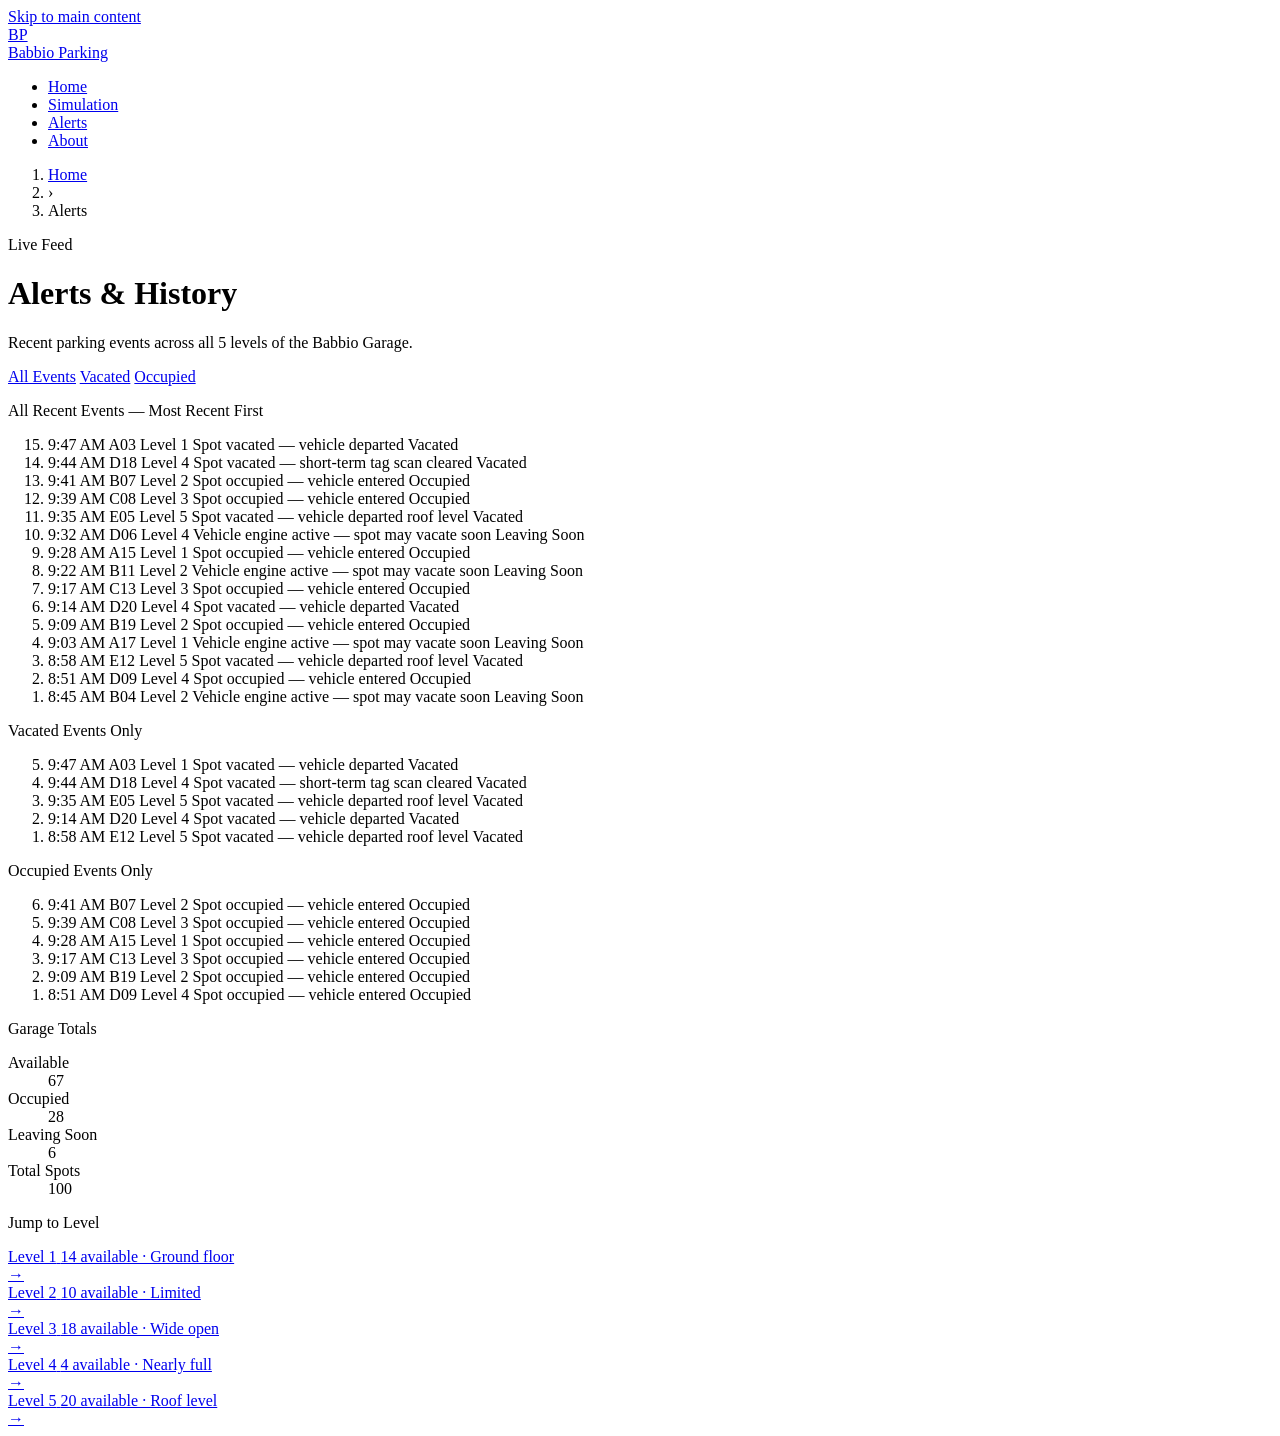
==== alerts.html @ f70b497c "Add files via upload" ====
<!-- Abu Sayiem -->
<!DOCTYPE html>
<html lang="en">
<head>
  <meta charset="UTF-8" />
  <meta name="viewport" content="width=device-width, initial-scale=1.0" />
  <meta name="description" content="Babbio Parking Garage alerts — recent spot activity, newly available spots, and a live event log." />
  <title>Alerts | Babbio Parking Simulator</title>
  <link rel="stylesheet" href="css/styles.css" />
  <link rel="stylesheet" href="css/alerts.css" />
</head>
<body>

  <a href="#main-content" class="skip-link">Skip to main content</a>

  <!-- navigation  -->
  <nav class="navbar" aria-label="Main navigation">
    <div class="navbar__inner">
      <a href="index.html" class="navbar__brand" aria-label="Babbio Parking Simulator Home">
        <div class="navbar__brand-icon" aria-hidden="true">
          <span>BP</span>
        </div>
        <span class="navbar__brand-name">Babbio Parking</span>
      </a>
      <ul class="navbar__links" role="list">
        <li><a href="index.html">Home</a></li>
        <li><a href="simulation.html">Simulation</a></li>
        <li><a href="alerts.html" class="active" aria-current="page">Alerts</a></li>
        <li><a href="about.html">About</a></li>
      </ul>
    </div>
  </nav>

  <!-- page banner  -->
  <header class="page-banner" aria-labelledby="page-title">
    <div class="page-banner__inner">
      <nav aria-label="Breadcrumb">
        <ol class="breadcrumb" role="list">
          <li><a href="index.html">Home</a></li>
          <li aria-hidden="true" class="breadcrumb__sep">›</li>
          <li aria-current="page">Alerts</li>
        </ol>
      </nav>
      <p class="page-banner__label">Live Feed</p>
      <h1 class="page-banner__title" id="page-title">Alerts &amp; History</h1>
      <p class="page-banner__sub">Recent parking events across all 5 levels of the Babbio Garage.</p>
    </div>
  </header>

  <main id="main-content">
    <div class="alerts-layout">

      <!-- main feed column  -->
      <div>

        <!-- filter tab -->
        <nav class="filter-bar" aria-label="Filter alerts">
          <a href="alerts.html" class="filter-tab filter-tab--all">All Events</a>
          <a href="#filter-vacated" class="filter-tab filter-tab--vacated">Vacated</a>
          <a href="#filter-occupied" class="filter-tab filter-tab--occupied">Occupied</a>
        </nav>

        <!--  all events (visible by default)  -->
        <section class="alert-section" aria-label="All recent events">
          <p class="alerts-section-title">All Recent Events — Most Recent First</p>

          <ol class="alert-feed" reversed>

            <li class="alert-entry alert-entry--new">
              <span class="alert-entry_time">9:47 AM</span>
              <span class="alert-entry_spot">A03</span>
              <span class="alert-entry_level">Level 1</span>
              <span class="alert-entry_desc">Spot vacated — vehicle departed</span>
              <span class="alert-entry_badge"><span class="badge badge-green">Vacated</span></span>
            </li>

            <li class="alert-entry">
              <span class="alert-entry_time">9:44 AM</span>
              <span class="alert-entry_spot">D18</span>
              <span class="alert-entry_level">Level 4</span>
              <span class="alert-entry_desc">Spot vacated — short-term tag scan cleared</span>
              <span class="alert-entry_badge"><span class="badge badge-green">Vacated</span></span>
            </li>

            <li class="alert-entry">
              <span class="alert-entry_time">9:41 AM</span>
              <span class="alert-entry_spot">B07</span>
              <span class="alert-entry_level">Level 2</span>
              <span class="alert-entry_desc">Spot occupied — vehicle entered</span>
              <span class="alert-entry_badge"><span class="badge badge-red">Occupied</span></span>
            </li>

            <li class="alert-entry">
              <span class="alert-entry_time">9:39 AM</span>
              <span class="alert-entry_spot">C08</span>
              <span class="alert-entry_level">Level 3</span>
              <span class="alert-entry_desc">Spot occupied — vehicle entered</span>
              <span class="alert-entry_badge"><span class="badge badge-red">Occupied</span></span>
            </li>

            <li class="alert-entry">
              <span class="alert-entry_time">9:35 AM</span>
              <span class="alert-entry_spot">E05</span>
              <span class="alert-entry_level">Level 5</span>
              <span class="alert-entry_desc">Spot vacated — vehicle departed roof level</span>
              <span class="alert-entry_badge"><span class="badge badge-green">Vacated</span></span>
            </li>

            <li class="alert-entry">
              <span class="alert-entry_time">9:32 AM</span>
              <span class="alert-entry_spot">D06</span>
              <span class="alert-entry_level">Level 4</span>
              <span class="alert-entry_desc">Vehicle engine active — spot may vacate soon</span>
              <span class="alert-entry_badge"><span class="badge badge-yellow">Leaving Soon</span></span>
            </li>

            <li class="alert-entry">
              <span class="alert-entry_time">9:28 AM</span>
              <span class="alert-entry_spot">A15</span>
              <span class="alert-entry_level">Level 1</span>
              <span class="alert-entry_desc">Spot occupied — vehicle entered</span>
              <span class="alert-entry_badge"><span class="badge badge-red">Occupied</span></span>
            </li>

            <li class="alert-entry">
              <span class="alert-entry_time">9:22 AM</span>
              <span class="alert-entry_spot">B11</span>
              <span class="alert-entry_level">Level 2</span>
              <span class="alert-entry_desc">Vehicle engine active — spot may vacate soon</span>
              <span class="alert-entry_badge"><span class="badge badge-yellow">Leaving Soon</span></span>
            </li>

            <li class="alert-entry">
              <span class="alert-entry_time">9:17 AM</span>
              <span class="alert-entry_spot">C13</span>
              <span class="alert-entry_level">Level 3</span>
              <span class="alert-entry_desc">Spot occupied — vehicle entered</span>
              <span class="alert-entry_badge"><span class="badge badge-red">Occupied</span></span>
            </li>

            <li class="alert-entry">
              <span class="alert-entry_time">9:14 AM</span>
              <span class="alert-entry_spot">D20</span>
              <span class="alert-entry_level">Level 4</span>
              <span class="alert-entry_desc">Spot vacated — vehicle departed</span>
              <span class="alert-entry_badge"><span class="badge badge-green">Vacated</span></span>
            </li>

            <li class="alert-entry">
              <span class="alert-entry_time">9:09 AM</span>
              <span class="alert-entry_spot">B19</span>
              <span class="alert-entry_level">Level 2</span>
              <span class="alert-entry_desc">Spot occupied — vehicle entered</span>
              <span class="alert-entry_badge"><span class="badge badge-red">Occupied</span></span>
            </li>

            <li class="alert-entry">
              <span class="alert-entry_time">9:03 AM</span>
              <span class="alert-entry_spot">A17</span>
              <span class="alert-entry_level">Level 1</span>
              <span class="alert-entry_desc">Vehicle engine active — spot may vacate soon</span>
              <span class="alert-entry_badge"><span class="badge badge-yellow">Leaving Soon</span></span>
            </li>

            <li class="alert-entry">
              <span class="alert-entry_time">8:58 AM</span>
              <span class="alert-entry_spot">E12</span>
              <span class="alert-entry_level">Level 5</span>
              <span class="alert-entry_desc">Spot vacated — vehicle departed roof level</span>
              <span class="alert-entry_badge"><span class="badge badge-green">Vacated</span></span>
            </li>

            <li class="alert-entry">
              <span class="alert-entry_time">8:51 AM</span>
              <span class="alert-entry_spot">D09</span>
              <span class="alert-entry_level">Level 4</span>
              <span class="alert-entry_desc">Spot occupied — vehicle entered</span>
              <span class="alert-entry_badge"><span class="badge badge-red">Occupied</span></span>
            </li>

            <li class="alert-entry">
              <span class="alert-entry_time">8:45 AM</span>
              <span class="alert-entry_spot">B04</span>
              <span class="alert-entry_level">Level 2</span>
              <span class="alert-entry_desc">Vehicle engine active — spot may vacate soon</span>
              <span class="alert-entry_badge"><span class="badge badge-yellow">Leaving Soon</span></span>
            </li>

          </ol>
        </section>

        <!-- vacated filter 
             CSS :target: this section becomes visible when
             the URL fragment is #filter-vacated
         -->
        <section id="filter-vacated" class="alert-section" aria-label="Vacated events only">
          <p class="alerts-section-title">Vacated Events Only</p>

          <ol class="alert-feed" reversed>

            <li class="alert-entry alert-entry--new">
              <span class="alert-entry_time">9:47 AM</span>
              <span class="alert-entry_spot">A03</span>
              <span class="alert-entry_level">Level 1</span>
              <span class="alert-entry_desc">Spot vacated — vehicle departed</span>
              <span class="alert-entry_badge"><span class="badge badge-green">Vacated</span></span>
            </li>

            <li class="alert-entry">
              <span class="alert-entry_time">9:44 AM</span>
              <span class="alert-entry_spot">D18</span>
              <span class="alert-entry_level">Level 4</span>
              <span class="alert-entry_desc">Spot vacated — short-term tag scan cleared</span>
              <span class="alert-entry_badge"><span class="badge badge-green">Vacated</span></span>
            </li>

            <li class="alert-entry">
              <span class="alert-entry_time">9:35 AM</span>
              <span class="alert-entry_spot">E05</span>
              <span class="alert-entry_level">Level 5</span>
              <span class="alert-entry_desc">Spot vacated — vehicle departed roof level</span>
              <span class="alert-entry_badge"><span class="badge badge-green">Vacated</span></span>
            </li>

            <li class="alert-entry">
              <span class="alert-entry_time">9:14 AM</span>
              <span class="alert-entry_spot">D20</span>
              <span class="alert-entry_level">Level 4</span>
              <span class="alert-entry_desc">Spot vacated — vehicle departed</span>
              <span class="alert-entry_badge"><span class="badge badge-green">Vacated</span></span>
            </li>

            <li class="alert-entry">
              <span class="alert-entry_time">8:58 AM</span>
              <span class="alert-entry_spot">E12</span>
              <span class="alert-entry_level">Level 5</span>
              <span class="alert-entry_desc">Spot vacated — vehicle departed roof level</span>
              <span class="alert-entry_badge"><span class="badge badge-green">Vacated</span></span>
            </li>

          </ol>
        </section>

        <!--  occupied filter 
             CSS :target: this section becomes visible when
             the URL fragment is #filter-occupied
        -->
        <section id="filter-occupied" class="alert-section" aria-label="Occupied events only">
          <p class="alerts-section-title">Occupied Events Only</p>

          <ol class="alert-feed" reversed>

            <li class="alert-entry">
              <span class="alert-entry_time">9:41 AM</span>
              <span class="alert-entry_spot">B07</span>
              <span class="alert-entry_level">Level 2</span>
              <span class="alert-entry_desc">Spot occupied — vehicle entered</span>
              <span class="alert-entry_badge"><span class="badge badge-red">Occupied</span></span>
            </li>

            <li class="alert-entry">
              <span class="alert-entry_time">9:39 AM</span>
              <span class="alert-entry_spot">C08</span>
              <span class="alert-entry_level">Level 3</span>
              <span class="alert-entry_desc">Spot occupied — vehicle entered</span>
              <span class="alert-entry_badge"><span class="badge badge-red">Occupied</span></span>
            </li>

            <li class="alert-entry">
              <span class="alert-entry_time">9:28 AM</span>
              <span class="alert-entry_spot">A15</span>
              <span class="alert-entry_level">Level 1</span>
              <span class="alert-entry_desc">Spot occupied — vehicle entered</span>
              <span class="alert-entry_badge"><span class="badge badge-red">Occupied</span></span>
            </li>

            <li class="alert-entry">
              <span class="alert-entry_time">9:17 AM</span>
              <span class="alert-entry_spot">C13</span>
              <span class="alert-entry_level">Level 3</span>
              <span class="alert-entry_desc">Spot occupied — vehicle entered</span>
              <span class="alert-entry_badge"><span class="badge badge-red">Occupied</span></span>
            </li>

            <li class="alert-entry">
              <span class="alert-entry_time">9:09 AM</span>
              <span class="alert-entry_spot">B19</span>
              <span class="alert-entry_level">Level 2</span>
              <span class="alert-entry_desc">Spot occupied — vehicle entered</span>
              <span class="alert-entry_badge"><span class="badge badge-red">Occupied</span></span>
            </li>

            <li class="alert-entry">
              <span class="alert-entry_time">8:51 AM</span>
              <span class="alert-entry_spot">D09</span>
              <span class="alert-entry_level">Level 4</span>
              <span class="alert-entry_desc">Spot occupied — vehicle entered</span>
              <span class="alert-entry_badge"><span class="badge badge-red">Occupied</span></span>
            </li>

          </ol>
        </section>

      </div>

      <!--  sidebar  -->
      <aside class="sidebar" aria-label="Garage at a glance">

        <!-- garage stats -->
        <div class="sidebar__card">
          <div class="sidebar__card-header">
            <p class="sidebar__card-title">Garage Totals</p>
          </div>
          <dl class="stats-list">
            <div class="stats-list__item stats-list__item--available">
              <dt class="stats-list__label">Available</dt>
              <dd class="stats-list__value">67</dd>
            </div>
            <div class="stats-list__item stats-list__item--occupied">
              <dt class="stats-list__label">Occupied</dt>
              <dd class="stats-list__value">28</dd>
            </div>
            <div class="stats-list__item stats-list__item--leaving">
              <dt class="stats-list__label">Leaving Soon</dt>
              <dd class="stats-list__value">6</dd>
            </div>
            <div class="stats-list__item stats-list__item--total">
              <dt class="stats-list__label">Total Spots</dt>
              <dd class="stats-list__value">100</dd>
            </div>
          </dl>
        </div>

        <!-- quick nav to levels -->
        <div class="sidebar__card">
          <div class="sidebar__card-header">
            <p class="sidebar__card-title">Jump to Level</p>
          </div>
          <div class="sidebar__card-body">

            <a href="simulation.html#level-1" class="new-spot-card">
              <div class="new-spot-card__info">
                <span class="new-spot-card__id">Level 1</span>
                <span class="new-spot-card__meta">14 available · Ground floor</span>
              </div>
              <span class="new-spot-card__arrow">→</span>
            </a>

            <a href="simulation.html#level-2" class="new-spot-card">
              <div class="new-spot-card__info">
                <span class="new-spot-card__id">Level 2</span>
                <span class="new-spot-card__meta">10 available · Limited</span>
              </div>
              <span class="new-spot-card__arrow">→</span>
            </a>

            <a href="simulation.html#level-3" class="new-spot-card">
              <div class="new-spot-card__info">
                <span class="new-spot-card__id">Level 3</span>
                <span class="new-spot-card__meta">18 available · Wide open</span>
              </div>
              <span class="new-spot-card__arrow">→</span>
            </a>

            <a href="simulation.html#level-4" class="new-spot-card">
              <div class="new-spot-card__info">
                <span class="new-spot-card__id">Level 4</span>
                <span class="new-spot-card__meta">4 available · Nearly full</span>
              </div>
              <span class="new-spot-card__arrow">→</span>
            </a>

            <a href="simulation.html#level-5" class="new-spot-card">
              <div class="new-spot-card__info">
                <span class="new-spot-card__id">Level 5</span>
                <span class="new-spot-card__meta">20 available · Roof level</span>
              </div>
              <span class="new-spot-card__arrow">→</span>
            </a>

          </div>
        </div>

      </aside>

    </div>
  </main>

</body>
</html>
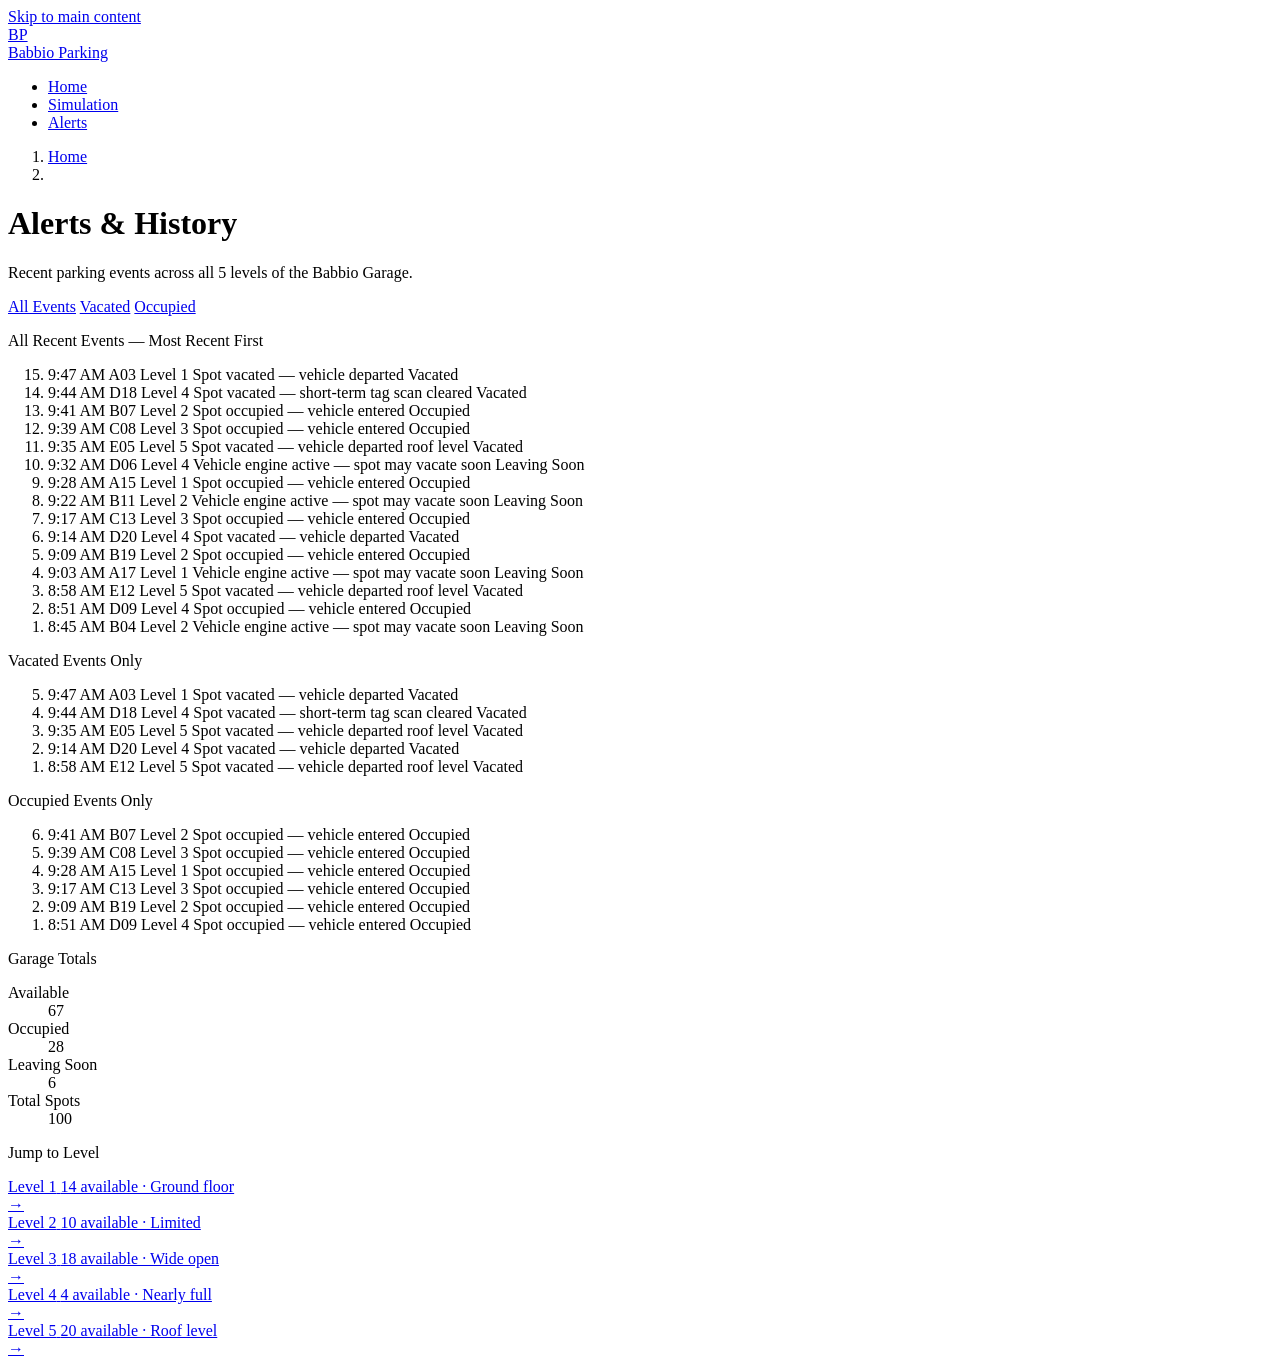
==== commit ee9977d8: "Update alerts.html" ====
--- a/alerts.html
+++ b/alerts.html
@@ -26,7 +26,6 @@
         <li><a href="index.html">Home</a></li>
         <li><a href="simulation.html">Simulation</a></li>
         <li><a href="alerts.html" class="active" aria-current="page">Alerts</a></li>
-        <li><a href="about.html">About</a></li>
       </ul>
     </div>
   </nav>
@@ -37,11 +36,11 @@
       <nav aria-label="Breadcrumb">
         <ol class="breadcrumb" role="list">
           <li><a href="index.html">Home</a></li>
-          <li aria-hidden="true" class="breadcrumb__sep">›</li>
-          <li aria-current="page">Alerts</li>
+          <li aria-hidden="true" class="breadcrumb__sep"></li>
+          
         </ol>
       </nav>
-      <p class="page-banner__label">Live Feed</p>
+     
       <h1 class="page-banner__title" id="page-title">Alerts &amp; History</h1>
       <p class="page-banner__sub">Recent parking events across all 5 levels of the Babbio Garage.</p>
     </div>
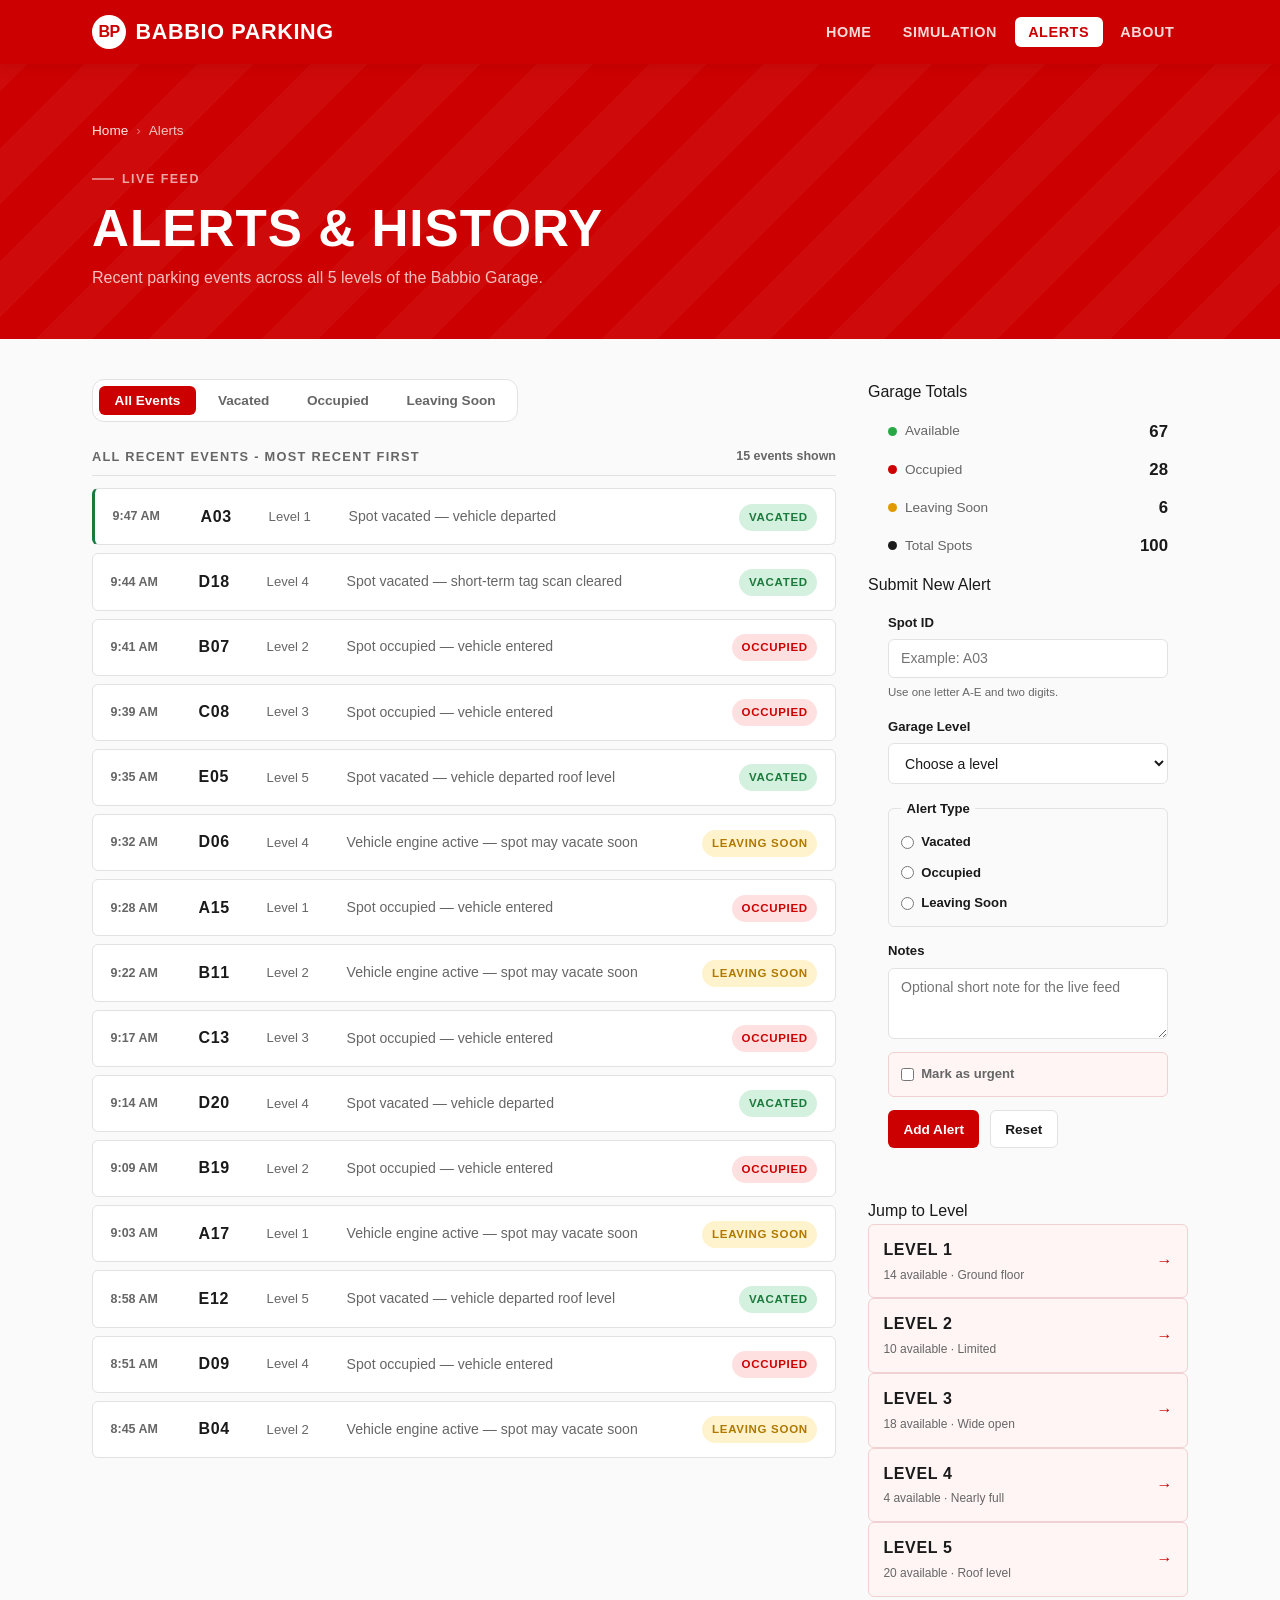
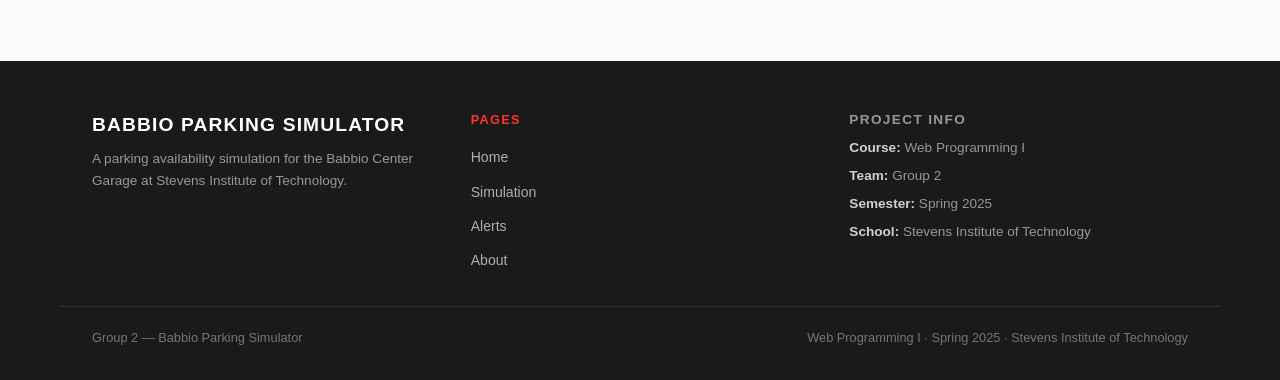
==== commit b1d4d168: "Add files via upload" ====
--- a/alerts.html
+++ b/alerts.html
@@ -1,14 +1,18 @@
 <!-- Abu Sayiem -->
 <!DOCTYPE html>
 <html lang="en">
+
 <head>
   <meta charset="UTF-8" />
   <meta name="viewport" content="width=device-width, initial-scale=1.0" />
-  <meta name="description" content="Babbio Parking Garage alerts — recent spot activity, newly available spots, and a live event log." />
+  <meta name="description"
+    content="Babbio Parking Garage alerts — recent spot activity, newly available spots, and a live event log." />
   <title>Alerts | Babbio Parking Simulator</title>
   <link rel="stylesheet" href="css/styles.css" />
   <link rel="stylesheet" href="css/alerts.css" />
+  <script src="js/alerts.js" defer></script>
 </head>
+
 <body>
 
   <a href="#main-content" class="skip-link">Skip to main content</a>
@@ -26,6 +30,7 @@
         <li><a href="index.html">Home</a></li>
         <li><a href="simulation.html">Simulation</a></li>
         <li><a href="alerts.html" class="active" aria-current="page">Alerts</a></li>
+        <li><a href="about.html">About</a></li>
       </ul>
     </div>
   </nav>
@@ -36,11 +41,11 @@
       <nav aria-label="Breadcrumb">
         <ol class="breadcrumb" role="list">
           <li><a href="index.html">Home</a></li>
-          <li aria-hidden="true" class="breadcrumb__sep"></li>
-          
+          <li aria-hidden="true" class="breadcrumb__sep">›</li>
+          <li aria-current="page">Alerts</li>
         </ol>
       </nav>
-     
+      <p class="page-banner__label">Live Feed</p>
       <h1 class="page-banner__title" id="page-title">Alerts &amp; History</h1>
       <p class="page-banner__sub">Recent parking events across all 5 levels of the Babbio Garage.</p>
     </div>
@@ -54,18 +59,25 @@
 
         <!-- filter tab -->
         <nav class="filter-bar" aria-label="Filter alerts">
-          <a href="alerts.html" class="filter-tab filter-tab--all">All Events</a>
-          <a href="#filter-vacated" class="filter-tab filter-tab--vacated">Vacated</a>
-          <a href="#filter-occupied" class="filter-tab filter-tab--occupied">Occupied</a>
+          <button type="button" class="filter-tab is-active" data-filter="all" aria-pressed="true">All Events</button>
+          <button type="button" class="filter-tab filter-tab--vacated" data-filter="vacated"
+            aria-pressed="false">Vacated</button>
+          <button type="button" class="filter-tab filter-tab--occupied" data-filter="occupied"
+            aria-pressed="false">Occupied</button>
+          <button type="button" class="filter-tab filter-tab--leaving" data-filter="leaving"
+            aria-pressed="false">Leaving Soon</button>
         </nav>
 
         <!--  all events (visible by default)  -->
         <section class="alert-section" aria-label="All recent events">
-          <p class="alerts-section-title">All Recent Events — Most Recent First</p>
-
-          <ol class="alert-feed" reversed>
-
-            <li class="alert-entry alert-entry--new">
+          <div class="alerts-heading-row">
+            <p class="alerts-section-title" id="feedTitle">All Recent Events - Most Recent First</p>
+            <p class="alert-count" id="visibleCount" aria-live="polite">15 events shown</p>
+          </div>
+
+          <ol class="alert-feed" id="alertFeed" reversed>
+
+            <li class="alert-entry alert-entry--new" data-status="vacated">
               <span class="alert-entry_time">9:47 AM</span>
               <span class="alert-entry_spot">A03</span>
               <span class="alert-entry_level">Level 1</span>
@@ -73,7 +85,7 @@
               <span class="alert-entry_badge"><span class="badge badge-green">Vacated</span></span>
             </li>
 
-            <li class="alert-entry">
+            <li class="alert-entry" data-status="vacated">
               <span class="alert-entry_time">9:44 AM</span>
               <span class="alert-entry_spot">D18</span>
               <span class="alert-entry_level">Level 4</span>
@@ -81,7 +93,7 @@
               <span class="alert-entry_badge"><span class="badge badge-green">Vacated</span></span>
             </li>
 
-            <li class="alert-entry">
+            <li class="alert-entry" data-status="occupied">
               <span class="alert-entry_time">9:41 AM</span>
               <span class="alert-entry_spot">B07</span>
               <span class="alert-entry_level">Level 2</span>
@@ -89,7 +101,7 @@
               <span class="alert-entry_badge"><span class="badge badge-red">Occupied</span></span>
             </li>
 
-            <li class="alert-entry">
+            <li class="alert-entry" data-status="occupied">
               <span class="alert-entry_time">9:39 AM</span>
               <span class="alert-entry_spot">C08</span>
               <span class="alert-entry_level">Level 3</span>
@@ -97,7 +109,7 @@
               <span class="alert-entry_badge"><span class="badge badge-red">Occupied</span></span>
             </li>
 
-            <li class="alert-entry">
+            <li class="alert-entry" data-status="vacated">
               <span class="alert-entry_time">9:35 AM</span>
               <span class="alert-entry_spot">E05</span>
               <span class="alert-entry_level">Level 5</span>
@@ -105,7 +117,7 @@
               <span class="alert-entry_badge"><span class="badge badge-green">Vacated</span></span>
             </li>
 
-            <li class="alert-entry">
+            <li class="alert-entry" data-status="leaving">
               <span class="alert-entry_time">9:32 AM</span>
               <span class="alert-entry_spot">D06</span>
               <span class="alert-entry_level">Level 4</span>
@@ -113,7 +125,7 @@
               <span class="alert-entry_badge"><span class="badge badge-yellow">Leaving Soon</span></span>
             </li>
 
-            <li class="alert-entry">
+            <li class="alert-entry" data-status="occupied">
               <span class="alert-entry_time">9:28 AM</span>
               <span class="alert-entry_spot">A15</span>
               <span class="alert-entry_level">Level 1</span>
@@ -121,7 +133,7 @@
               <span class="alert-entry_badge"><span class="badge badge-red">Occupied</span></span>
             </li>
 
-            <li class="alert-entry">
+            <li class="alert-entry" data-status="leaving">
               <span class="alert-entry_time">9:22 AM</span>
               <span class="alert-entry_spot">B11</span>
               <span class="alert-entry_level">Level 2</span>
@@ -129,7 +141,7 @@
               <span class="alert-entry_badge"><span class="badge badge-yellow">Leaving Soon</span></span>
             </li>
 
-            <li class="alert-entry">
+            <li class="alert-entry" data-status="occupied">
               <span class="alert-entry_time">9:17 AM</span>
               <span class="alert-entry_spot">C13</span>
               <span class="alert-entry_level">Level 3</span>
@@ -137,7 +149,7 @@
               <span class="alert-entry_badge"><span class="badge badge-red">Occupied</span></span>
             </li>
 
-            <li class="alert-entry">
+            <li class="alert-entry" data-status="vacated">
               <span class="alert-entry_time">9:14 AM</span>
               <span class="alert-entry_spot">D20</span>
               <span class="alert-entry_level">Level 4</span>
@@ -145,7 +157,7 @@
               <span class="alert-entry_badge"><span class="badge badge-green">Vacated</span></span>
             </li>
 
-            <li class="alert-entry">
+            <li class="alert-entry" data-status="occupied">
               <span class="alert-entry_time">9:09 AM</span>
               <span class="alert-entry_spot">B19</span>
               <span class="alert-entry_level">Level 2</span>
@@ -153,7 +165,7 @@
               <span class="alert-entry_badge"><span class="badge badge-red">Occupied</span></span>
             </li>
 
-            <li class="alert-entry">
+            <li class="alert-entry" data-status="leaving">
               <span class="alert-entry_time">9:03 AM</span>
               <span class="alert-entry_spot">A17</span>
               <span class="alert-entry_level">Level 1</span>
@@ -161,7 +173,7 @@
               <span class="alert-entry_badge"><span class="badge badge-yellow">Leaving Soon</span></span>
             </li>
 
-            <li class="alert-entry">
+            <li class="alert-entry" data-status="vacated">
               <span class="alert-entry_time">8:58 AM</span>
               <span class="alert-entry_spot">E12</span>
               <span class="alert-entry_level">Level 5</span>
@@ -169,7 +181,7 @@
               <span class="alert-entry_badge"><span class="badge badge-green">Vacated</span></span>
             </li>
 
-            <li class="alert-entry">
+            <li class="alert-entry" data-status="occupied">
               <span class="alert-entry_time">8:51 AM</span>
               <span class="alert-entry_spot">D09</span>
               <span class="alert-entry_level">Level 4</span>
@@ -177,7 +189,7 @@
               <span class="alert-entry_badge"><span class="badge badge-red">Occupied</span></span>
             </li>
 
-            <li class="alert-entry">
+            <li class="alert-entry" data-status="leaving">
               <span class="alert-entry_time">8:45 AM</span>
               <span class="alert-entry_spot">B04</span>
               <span class="alert-entry_level">Level 2</span>
@@ -187,203 +199,182 @@
 
           </ol>
         </section>
-
-        <!-- vacated filter 
-             CSS :target: this section becomes visible when
-             the URL fragment is #filter-vacated
-         -->
-        <section id="filter-vacated" class="alert-section" aria-label="Vacated events only">
-          <p class="alerts-section-title">Vacated Events Only</p>
-
-          <ol class="alert-feed" reversed>
-
-            <li class="alert-entry alert-entry--new">
-              <span class="alert-entry_time">9:47 AM</span>
-              <span class="alert-entry_spot">A03</span>
-              <span class="alert-entry_level">Level 1</span>
-              <span class="alert-entry_desc">Spot vacated — vehicle departed</span>
-              <span class="alert-entry_badge"><span class="badge badge-green">Vacated</span></span>
-            </li>
-
-            <li class="alert-entry">
-              <span class="alert-entry_time">9:44 AM</span>
-              <span class="alert-entry_spot">D18</span>
-              <span class="alert-entry_level">Level 4</span>
-              <span class="alert-entry_desc">Spot vacated — short-term tag scan cleared</span>
-              <span class="alert-entry_badge"><span class="badge badge-green">Vacated</span></span>
-            </li>
-
-            <li class="alert-entry">
-              <span class="alert-entry_time">9:35 AM</span>
-              <span class="alert-entry_spot">E05</span>
-              <span class="alert-entry_level">Level 5</span>
-              <span class="alert-entry_desc">Spot vacated — vehicle departed roof level</span>
-              <span class="alert-entry_badge"><span class="badge badge-green">Vacated</span></span>
-            </li>
-
-            <li class="alert-entry">
-              <span class="alert-entry_time">9:14 AM</span>
-              <span class="alert-entry_spot">D20</span>
-              <span class="alert-entry_level">Level 4</span>
-              <span class="alert-entry_desc">Spot vacated — vehicle departed</span>
-              <span class="alert-entry_badge"><span class="badge badge-green">Vacated</span></span>
-            </li>
-
-            <li class="alert-entry">
-              <span class="alert-entry_time">8:58 AM</span>
-              <span class="alert-entry_spot">E12</span>
-              <span class="alert-entry_level">Level 5</span>
-              <span class="alert-entry_desc">Spot vacated — vehicle departed roof level</span>
-              <span class="alert-entry_badge"><span class="badge badge-green">Vacated</span></span>
-            </li>
-
-          </ol>
-        </section>
-
-        <!--  occupied filter 
-             CSS :target: this section becomes visible when
-             the URL fragment is #filter-occupied
-        -->
-        <section id="filter-occupied" class="alert-section" aria-label="Occupied events only">
-          <p class="alerts-section-title">Occupied Events Only</p>
-
-          <ol class="alert-feed" reversed>
-
-            <li class="alert-entry">
-              <span class="alert-entry_time">9:41 AM</span>
-              <span class="alert-entry_spot">B07</span>
-              <span class="alert-entry_level">Level 2</span>
-              <span class="alert-entry_desc">Spot occupied — vehicle entered</span>
-              <span class="alert-entry_badge"><span class="badge badge-red">Occupied</span></span>
-            </li>
-
-            <li class="alert-entry">
-              <span class="alert-entry_time">9:39 AM</span>
-              <span class="alert-entry_spot">C08</span>
-              <span class="alert-entry_level">Level 3</span>
-              <span class="alert-entry_desc">Spot occupied — vehicle entered</span>
-              <span class="alert-entry_badge"><span class="badge badge-red">Occupied</span></span>
-            </li>
-
-            <li class="alert-entry">
-              <span class="alert-entry_time">9:28 AM</span>
-              <span class="alert-entry_spot">A15</span>
-              <span class="alert-entry_level">Level 1</span>
-              <span class="alert-entry_desc">Spot occupied — vehicle entered</span>
-              <span class="alert-entry_badge"><span class="badge badge-red">Occupied</span></span>
-            </li>
-
-            <li class="alert-entry">
-              <span class="alert-entry_time">9:17 AM</span>
-              <span class="alert-entry_spot">C13</span>
-              <span class="alert-entry_level">Level 3</span>
-              <span class="alert-entry_desc">Spot occupied — vehicle entered</span>
-              <span class="alert-entry_badge"><span class="badge badge-red">Occupied</span></span>
-            </li>
-
-            <li class="alert-entry">
-              <span class="alert-entry_time">9:09 AM</span>
-              <span class="alert-entry_spot">B19</span>
-              <span class="alert-entry_level">Level 2</span>
-              <span class="alert-entry_desc">Spot occupied — vehicle entered</span>
-              <span class="alert-entry_badge"><span class="badge badge-red">Occupied</span></span>
-            </li>
-
-            <li class="alert-entry">
-              <span class="alert-entry_time">8:51 AM</span>
-              <span class="alert-entry_spot">D09</span>
-              <span class="alert-entry_level">Level 4</span>
-              <span class="alert-entry_desc">Spot occupied — vehicle entered</span>
-              <span class="alert-entry_badge"><span class="badge badge-red">Occupied</span></span>
-            </li>
-
-          </ol>
-        </section>
+        </div>
+
+        <!--  sidebar  -->
+        <aside class="sidebar" aria-label="Garage at a glance">
+
+          <!-- garage stats -->
+          <div class="sidebar__card">
+            <div class="sidebar__card-header">
+              <p class="sidebar__card-title">Garage Totals</p>
+            </div>
+            <dl class="stats-list">
+              <div class="stats-list__item stats-list__item--available">
+                <dt class="stats-list__label">Available</dt>
+                <dd class="stats-list__value" id="availableTotal">67</dd>
+              </div>
+              <div class="stats-list__item stats-list__item--occupied">
+                <dt class="stats-list__label">Occupied</dt>
+                <dd class="stats-list__value" id="occupiedTotal">28</dd>
+              </div>
+              <div class="stats-list__item stats-list__item--leaving">
+                <dt class="stats-list__label">Leaving Soon</dt>
+                <dd class="stats-list__value" id="leavingTotal">6</dd>
+              </div>
+              <div class="stats-list__item stats-list__item--total">
+                <dt class="stats-list__label">Total Spots</dt>
+                <dd class="stats-list__value" id="spotTotal">100</dd>
+              </div>
+            </dl>
+          </div>
+
+          <!-- user interaction form -->
+          <div class="sidebar__card">
+            <div class="sidebar__card-header">
+              <p class="sidebar__card-title">Submit New Alert</p>
+            </div>
+            <form class="alert-form" id="alertForm" novalidate>
+              <div class="form-field">
+                <label for="spotId">Spot ID</label>
+                <input type="text" id="spotId" name="spotId" placeholder="Example: A03" maxlength="3"
+                  pattern="[A-E][0-9]{2}" required />
+                <small> Use one letter A-E and two digits.</small>
+              </div>
+
+              <div class="form-field">
+                <label for="garageLevel">Garage Level</label>
+                <select id="garageLevel" name="garageLevel" required>
+                  <option value="">Choose a level</option>
+                  <option value="Level 1">Level 1 - A spots</option>
+                  <option value="Level 2">Level 2 - B spots</option>
+                  <option value="Level 3">Level 3 - C spots</option>
+                  <option value="Level 4">Level 4 - D spots</option>
+                  <option value="Level 5">Level 5 - E spots</option>
+                </select>
+              </div>
+              <fieldset class="form-field form-fieldset">
+                <legend>Alert Type</legend>
+                <label class="choice">
+                  <input type="radio" name="eventType" value="vacated" required />
+                  Vacated
+                </label>
+                <label class="choice">
+                  <input type="radio" name="eventType" value="occupied" />
+                  Occupied
+                </label>
+                <label class="choice">
+                  <input type="radio" name="eventType" value="leaving" />
+                  Leaving Soon
+                </label>
+              </fieldset>
+
+              <div class="form-field">
+                <label for="alertNotes">Notes</label>
+                <textarea id="alertNotes" name="alertNotes" rows="3" maxlength="120"
+                  placeholder="Optional short note for the live feed"></textarea>
+              </div>
+
+              <label class="choice choice--urgent">
+                <input type="checkbox" id="urgentFlag" name="urgentFlag" />
+                Mark as urgent
+              </label>
+
+              <div class="form-actions">
+                <button type="submit" class="button button--primary">Add Alert</button>
+                <button type="reset" class="button button--secondary">Reset</button>
+              </div>
+
+              <p class="form-status" id="formStatus" role="status" aria-live="polite"></p>
+            </form>
+          </div>
+
+          <!-- quick nav to levels -->
+          <div class="sidebar__card">
+            <div class="sidebar__card-header">
+              <p class="sidebar__card-title">Jump to Level</p>
+            </div>
+            <div class="sidebar__card-body">
+
+              <a href="simulation.html#level-1" class="new-spot-card">
+                <div class="new-spot-card__info">
+                  <span class="new-spot-card__id">Level 1</span>
+                  <span class="new-spot-card__meta">14 available · Ground floor</span>
+                </div>
+                <span class="new-spot-card__arrow">→</span>
+              </a>
+
+              <a href="simulation.html#level-2" class="new-spot-card">
+                <div class="new-spot-card__info">
+                  <span class="new-spot-card__id">Level 2</span>
+                  <span class="new-spot-card__meta">10 available · Limited</span>
+                </div>
+                <span class="new-spot-card__arrow">→</span>
+              </a>
+
+              <a href="simulation.html#level-3" class="new-spot-card">
+                <div class="new-spot-card__info">
+                  <span class="new-spot-card__id">Level 3</span>
+                  <span class="new-spot-card__meta">18 available · Wide open</span>
+                </div>
+                <span class="new-spot-card__arrow">→</span>
+              </a>
+
+              <a href="simulation.html#level-4" class="new-spot-card">
+                <div class="new-spot-card__info">
+                  <span class="new-spot-card__id">Level 4</span>
+                  <span class="new-spot-card__meta">4 available · Nearly full</span>
+                </div>
+                <span class="new-spot-card__arrow">→</span>
+              </a>
+
+              <a href="simulation.html#level-5" class="new-spot-card">
+                <div class="new-spot-card__info">
+                  <span class="new-spot-card__id">Level 5</span>
+                  <span class="new-spot-card__meta">20 available · Roof level</span>
+                </div>
+                <span class="new-spot-card__arrow">→</span>
+              </a>
+
+            </div>
+          </div>
+
+        </aside>
 
       </div>
-
-      <!--  sidebar  -->
-      <aside class="sidebar" aria-label="Garage at a glance">
-
-        <!-- garage stats -->
-        <div class="sidebar__card">
-          <div class="sidebar__card-header">
-            <p class="sidebar__card-title">Garage Totals</p>
-          </div>
-          <dl class="stats-list">
-            <div class="stats-list__item stats-list__item--available">
-              <dt class="stats-list__label">Available</dt>
-              <dd class="stats-list__value">67</dd>
-            </div>
-            <div class="stats-list__item stats-list__item--occupied">
-              <dt class="stats-list__label">Occupied</dt>
-              <dd class="stats-list__value">28</dd>
-            </div>
-            <div class="stats-list__item stats-list__item--leaving">
-              <dt class="stats-list__label">Leaving Soon</dt>
-              <dd class="stats-list__value">6</dd>
-            </div>
-            <div class="stats-list__item stats-list__item--total">
-              <dt class="stats-list__label">Total Spots</dt>
-              <dd class="stats-list__value">100</dd>
-            </div>
-          </dl>
-        </div>
-
-        <!-- quick nav to levels -->
-        <div class="sidebar__card">
-          <div class="sidebar__card-header">
-            <p class="sidebar__card-title">Jump to Level</p>
-          </div>
-          <div class="sidebar__card-body">
-
-            <a href="simulation.html#level-1" class="new-spot-card">
-              <div class="new-spot-card__info">
-                <span class="new-spot-card__id">Level 1</span>
-                <span class="new-spot-card__meta">14 available · Ground floor</span>
-              </div>
-              <span class="new-spot-card__arrow">→</span>
-            </a>
-
-            <a href="simulation.html#level-2" class="new-spot-card">
-              <div class="new-spot-card__info">
-                <span class="new-spot-card__id">Level 2</span>
-                <span class="new-spot-card__meta">10 available · Limited</span>
-              </div>
-              <span class="new-spot-card__arrow">→</span>
-            </a>
-
-            <a href="simulation.html#level-3" class="new-spot-card">
-              <div class="new-spot-card__info">
-                <span class="new-spot-card__id">Level 3</span>
-                <span class="new-spot-card__meta">18 available · Wide open</span>
-              </div>
-              <span class="new-spot-card__arrow">→</span>
-            </a>
-
-            <a href="simulation.html#level-4" class="new-spot-card">
-              <div class="new-spot-card__info">
-                <span class="new-spot-card__id">Level 4</span>
-                <span class="new-spot-card__meta">4 available · Nearly full</span>
-              </div>
-              <span class="new-spot-card__arrow">→</span>
-            </a>
-
-            <a href="simulation.html#level-5" class="new-spot-card">
-              <div class="new-spot-card__info">
-                <span class="new-spot-card__id">Level 5</span>
-                <span class="new-spot-card__meta">20 available · Roof level</span>
-              </div>
-              <span class="new-spot-card__arrow">→</span>
-            </a>
-
-          </div>
-        </div>
-
-      </aside>
-
+  </main>
+<!-- footer -->
+    <footer class="footer" aria-label="Site footer">
+    <div class="footer__inner">
+      <div>
+        <p class="footer__brand-name">Babbio Parking Simulator</p>
+        <p class="footer__brand-desc">
+          A parking availability simulation for the Babbio Center Garage at
+          Stevens Institute of Technology.
+        </p>
+      </div>
+      <nav aria-label="Footer navigation">
+        <p class="footer__heading">Pages</p>
+        <ul class="footer__links" role="list">
+          <li><a href="index.html">Home</a></li>
+          <li><a href="simulation.html">Simulation</a></li>
+          <li><a href="alerts.html">Alerts</a></li>
+          <li><a href="about.html">About</a></li>
+        </ul>
+      </nav>
+      <div class="footer__info">
+        <p class="footer__heading">Project Info</p>
+        <p><strong>Course:</strong> Web Programming I</p>
+        <p><strong>Team:</strong> Group 2</p>
+        <p><strong>Semester:</strong> Spring 2025</p>
+        <p><strong>School:</strong> Stevens Institute of Technology</p>
+      </div>
     </div>
-  </main>
+    <div class="footer__bottom">
+      <span>Group 2 — Babbio Parking Simulator</span>
+      <span>Web Programming I · Spring 2025 · Stevens Institute of Technology</span>
+    </div>
+  </footer>
 
 </body>
-</html>
+</html>
--- a/css/styles.css
+++ b/css/styles.css
@@ -0,0 +1,1182 @@
+/*
+   Babbio Parking Simulator - Global Styles Sheet
+*/
+
+/* Google Fonts */
+@import url('https://fonts.googleapis.com/css2?family=Barlow+Condensed:wght@400;600;700;800&family=DM+Sans:wght@400;500;600&display=swap');
+
+/* CSS Variables */
+:root {
+  --color-primary:       #CC0000;
+  --color-primary-dark:  #990000;
+  --color-primary-light: #FF3333;
+  --color-white:         #FFFFFF;
+  --color-bg:            #FAFAFA;
+  --color-bg-tint:       #FFF5F5;
+  --color-text:          #1A1A1A;
+  --color-text-muted:    #666666;
+  --color-border:        #E2E2E2;
+  --color-available:     #1A7A3C;
+  --color-occupied:      #CC0000;
+  --color-leaving:       #B07800;
+  --font-display:        'Barlow Condensed', sans-serif;
+  --font-body:           'DM Sans', sans-serif;
+  --radius:              6px;
+  --radius-lg:           12px;
+  --shadow-sm:           0 1px 4px rgba(0,0,0,0.08);
+  --shadow-md:           0 4px 16px rgba(0,0,0,0.10);
+  --shadow-lg:           0 8px 32px rgba(0,0,0,0.13);
+  --nav-height:          64px;
+  --max-width:           1160px;
+  --transition:          0.2s ease;
+}
+
+/* Reset  */
+*, *::before, *::after {
+  box-sizing: border-box;
+  margin: 0;
+  padding: 0;
+}
+
+html {
+  scroll-behavior: smooth;
+}
+
+body {
+  font-family: var(--font-body);
+  font-size: 1rem;
+  color: var(--color-text);
+  background-color: var(--color-bg);
+  line-height: 1.65;
+  -webkit-font-smoothing: antialiased;
+}
+
+img {
+  max-width: 100%;
+  display: block;
+}
+
+a {
+  color: var(--color-primary);
+  text-decoration: none;
+}
+
+a:hover {
+  text-decoration: underline;
+}
+
+ul, ol {
+  list-style: none;
+}
+
+/* Skip Link (Accessibility) */
+.skip-link {
+  position: absolute;
+  top: -100%;
+  left: 1rem;
+  background: var(--color-primary);
+  color: var(--color-white);
+  padding: 0.5rem 1rem;
+  border-radius: var(--radius);
+  font-weight: 600;
+  z-index: 9999;
+}
+
+.skip-link:focus {
+  top: 1rem;
+}
+
+/* Navigation */
+.navbar {
+  position: sticky;
+  top: 0;
+  z-index: 100;
+  background-color: var(--color-primary);
+  height: var(--nav-height);
+  display: flex;
+  align-items: center;
+  box-shadow: 0 2px 12px rgba(150,0,0,0.25);
+}
+
+.navbar__inner {
+  max-width: var(--max-width);
+  width: 100%;
+  margin: 0 auto;
+  padding: 0 2rem;
+  display: flex;
+  align-items: center;
+  justify-content: space-between;
+}
+
+.navbar__brand {
+  display: flex;
+  align-items: center;
+  gap: 0.6rem;
+  text-decoration: none;
+}
+
+.navbar__brand-icon {
+  width: 34px;
+  height: 34px;
+  background-color: var(--color-white);
+  border-radius: 50%;
+  display: flex;
+  align-items: center;
+  justify-content: center;
+  flex-shrink: 0;
+}
+
+.navbar__brand-icon span {
+  font-family: var(--font-display);
+  font-size: 1rem;
+  font-weight: 800;
+  color: var(--color-primary);
+  letter-spacing: -0.5px;
+}
+
+.navbar__brand-name {
+  font-family: var(--font-display);
+  font-size: 1.35rem;
+  font-weight: 700;
+  color: var(--color-white);
+  letter-spacing: 0.03em;
+  text-transform: uppercase;
+}
+
+.navbar__brand:hover .navbar__brand-name {
+  text-decoration: none;
+  opacity: 0.9;
+}
+
+.navbar__links {
+  display: flex;
+  align-items: center;
+  gap: 0.25rem;
+}
+
+.navbar__links a {
+  font-family: var(--font-body);
+  font-size: 0.9rem;
+  font-weight: 600;
+  color: rgba(255,255,255,0.85);
+  padding: 0.45rem 0.85rem;
+  border-radius: var(--radius);
+  text-decoration: none;
+  text-transform: uppercase;
+  letter-spacing: 0.04em;
+  transition: background-color var(--transition), color var(--transition);
+}
+
+.navbar__links a:hover {
+  background-color: rgba(255,255,255,0.15);
+  color: var(--color-white);
+  text-decoration: none;
+}
+
+.navbar__links a.active {
+  background-color: var(--color-white);
+  color: var(--color-primary);
+}
+
+/* Layout Helpers */
+.container {
+  max-width: var(--max-width);
+  margin: 0 auto;
+  padding: 0 2rem;
+}
+
+.section {
+  padding: 5rem 0;
+}
+
+.section--tint {
+  background-color: var(--color-bg-tint);
+}
+
+.section__header {
+  margin-bottom: 3rem;
+}
+
+.section__label {
+  display: inline-block;
+  font-family: var(--font-display);
+  font-size: 0.8rem;
+  font-weight: 700;
+  letter-spacing: 0.12em;
+  text-transform: uppercase;
+  color: var(--color-primary);
+  margin-bottom: 0.6rem;
+}
+
+.section__title {
+  font-family: var(--font-display);
+  font-size: 2.5rem;
+  font-weight: 800;
+  line-height: 1.1;
+  color: var(--color-text);
+  text-transform: uppercase;
+  letter-spacing: 0.02em;
+}
+
+.section__subtitle {
+  margin-top: 0.75rem;
+  font-size: 1.05rem;
+  color: var(--color-text-muted);
+  max-width: 560px;
+}
+
+/* Buttons */
+.btn {
+  display: inline-flex;
+  align-items: center;
+  gap: 0.5rem;
+  font-family: var(--font-body);
+  font-size: 0.92rem;
+  font-weight: 600;
+  padding: 0.7rem 1.5rem;
+  border-radius: var(--radius);
+  border: 2px solid transparent;
+  cursor: pointer;
+  text-decoration: none;
+  letter-spacing: 0.02em;
+  transition: background-color var(--transition), color var(--transition), border-color var(--transition), box-shadow var(--transition);
+  white-space: nowrap;
+}
+
+.btn-primary {
+  background-color: var(--color-primary);
+  color: var(--color-white);
+  border-color: var(--color-primary);
+}
+
+.btn-primary:hover {
+  background-color: var(--color-primary-dark);
+  border-color: var(--color-primary-dark);
+  text-decoration: none;
+  box-shadow: 0 4px 14px rgba(204,0,0,0.35);
+}
+
+.btn-secondary {
+  background-color: transparent;
+  color: var(--color-primary);
+  border-color: var(--color-primary);
+}
+
+.btn-secondary:hover {
+  background-color: var(--color-primary);
+  color: var(--color-white);
+  text-decoration: none;
+}
+
+.btn-lg {
+  font-size: 1rem;
+  padding: 0.85rem 2rem;
+}
+
+/* Cards */
+.card {
+  background-color: var(--color-white);
+  border-radius: var(--radius-lg);
+  box-shadow: var(--shadow-sm);
+  border: 1px solid var(--color-border);
+  padding: 1.75rem;
+  transition: box-shadow var(--transition), transform var(--transition);
+}
+
+.card:hover {
+  box-shadow: var(--shadow-md);
+  transform: translateY(-2px);
+}
+
+/* Badges */
+.badge {
+  display: inline-block;
+  font-size: 0.72rem;
+  font-weight: 700;
+  letter-spacing: 0.06em;
+  text-transform: uppercase;
+  padding: 0.25rem 0.6rem;
+  border-radius: 20px;
+}
+
+.badge-green {
+  background-color: #D4F0DE;
+  color: var(--color-available);
+}
+
+.badge-red {
+  background-color: #FFE0E0;
+  color: var(--color-occupied);
+}
+
+.badge-yellow {
+  background-color: #FFF3CD;
+  color: var(--color-leaving);
+}
+
+.badge-gray {
+  background-color: #F0F0F0;
+  color: #555555;
+}
+
+/* Divider */
+.divider {
+  border: none;
+  border-top: 2px solid var(--color-border);
+  margin: 0;
+}
+
+.divider--red {
+  border-top-color: var(--color-primary);
+}
+
+/* Breadcrumb */
+.breadcrumb {
+  display: flex;
+  align-items: center;
+  gap: 0.5rem;
+  font-size: 0.85rem;
+  color: var(--color-text-muted);
+  margin-bottom: 1.25rem;
+}
+
+.breadcrumb a {
+  color: var(--color-primary);
+  text-decoration: none;
+  font-weight: 500;
+}
+
+.breadcrumb a:hover {
+  text-decoration: underline;
+}
+
+.breadcrumb__sep {
+  color: var(--color-border);
+}
+
+/* Make breadcrumb readable on the red page banner */
+.page-banner .breadcrumb {
+  color: rgba(255,255,255,0.75);
+}
+
+.page-banner .breadcrumb a {
+  color: rgba(255,255,255,0.9);
+}
+
+.page-banner .breadcrumb a:hover {
+  color: var(--color-white);
+  text-decoration: underline;
+}
+
+.page-banner .breadcrumb__sep {
+  color: rgba(255,255,255,0.45);
+}
+
+/* Index Page — Hero */
+.hero {
+  background-color: var(--color-primary);
+  background-image:
+    repeating-linear-gradient(
+      45deg,
+      transparent,
+      transparent 40px,
+      rgba(255,255,255,0.04) 40px,
+      rgba(255,255,255,0.04) 80px
+    );
+  color: var(--color-white);
+  padding: 5.5rem 0 5rem;
+  overflow: hidden;
+  position: relative;
+}
+
+.hero__inner {
+  max-width: var(--max-width);
+  margin: 0 auto;
+  padding: 0 2rem;
+  display: grid;
+  grid-template-columns: 1fr 1fr;
+  gap: 3rem;
+  align-items: center;
+}
+
+.hero__eyebrow {
+  display: inline-flex;
+  align-items: center;
+  gap: 0.5rem;
+  font-size: 0.8rem;
+  font-weight: 700;
+  letter-spacing: 0.12em;
+  text-transform: uppercase;
+  color: rgba(255,255,255,0.7);
+  margin-bottom: 1.1rem;
+}
+
+.hero__eyebrow::before {
+  content: '';
+  display: block;
+  width: 28px;
+  height: 2px;
+  background-color: rgba(255,255,255,0.5);
+}
+
+.hero__title {
+  font-family: var(--font-display);
+  font-size: 4.2rem;
+  font-weight: 800;
+  line-height: 1.0;
+  text-transform: uppercase;
+  letter-spacing: 0.01em;
+  margin-bottom: 1.25rem;
+}
+
+.hero__title span {
+  display: block;
+  font-size: 2.4rem;
+  font-weight: 600;
+  opacity: 0.75;
+  letter-spacing: 0.04em;
+}
+
+.hero__description {
+  font-size: 1.05rem;
+  line-height: 1.7;
+  color: rgba(255,255,255,0.85);
+  max-width: 460px;
+  margin-bottom: 2rem;
+}
+
+.hero__actions {
+  display: flex;
+  align-items: center;
+  gap: 1rem;
+  flex-wrap: wrap;
+}
+
+.hero__actions .btn-secondary {
+  border-color: rgba(255,255,255,0.5);
+  color: var(--color-white);
+}
+
+.hero__actions .btn-secondary:hover {
+  background-color: rgba(255,255,255,0.15);
+  border-color: var(--color-white);
+}
+
+.hero__visual {
+  display: flex;
+  justify-content: center;
+  align-items: center;
+}
+
+.hero__garage-diagram {
+  background-color: rgba(255,255,255,0.1);
+  border: 2px solid rgba(255,255,255,0.2);
+  border-radius: var(--radius-lg);
+  padding: 1.75rem;
+  width: 100%;
+  max-width: 360px;
+}
+
+.hero__garage-diagram h3 {
+  font-family: var(--font-display);
+  font-size: 0.8rem;
+  font-weight: 700;
+  letter-spacing: 0.1em;
+  text-transform: uppercase;
+  color: rgba(255,255,255,0.6);
+  margin-bottom: 1rem;
+}
+
+.hero__level-bars {
+  display: flex;
+  flex-direction: column;
+  gap: 0.55rem;
+}
+
+.hero__level-bar {
+  display: flex;
+  align-items: center;
+  gap: 0.75rem;
+}
+
+.hero__level-label {
+  font-family: var(--font-display);
+  font-size: 0.82rem;
+  font-weight: 700;
+  color: rgba(255,255,255,0.7);
+  width: 52px;
+  flex-shrink: 0;
+  text-transform: uppercase;
+  letter-spacing: 0.04em;
+}
+
+.hero__level-track {
+  flex: 1;
+  height: 22px;
+  background-color: rgba(255,255,255,0.12);
+  border-radius: 4px;
+  overflow: hidden;
+  position: relative;
+}
+
+.hero__level-fill {
+  height: 100%;
+  border-radius: 4px;
+  display: flex;
+  align-items: center;
+  padding-left: 0.5rem;
+  font-size: 0.7rem;
+  font-weight: 700;
+  color: var(--color-white);
+}
+
+.fill-green  { background-color: #2CB85B; }
+.fill-yellow { background-color: #E09A00; }
+.fill-red    { background-color: rgba(255,255,255,0.35); }
+
+/*  Index — Summary Cards */
+.summary-cards {
+  display: grid;
+  grid-template-columns: repeat(3, 1fr);
+  gap: 1.5rem;
+  margin-top: -3rem;
+  position: relative;
+  z-index: 10;
+}
+
+.summary-card {
+  background-color: var(--color-white);
+  border-radius: var(--radius-lg);
+  box-shadow: var(--shadow-lg);
+  border: 1px solid var(--color-border);
+  padding: 1.75rem 2rem;
+  display: flex;
+  align-items: flex-start;
+  gap: 1.1rem;
+}
+
+.summary-card__icon {
+  width: 48px;
+  height: 48px;
+  background-color: var(--color-bg-tint);
+  border-radius: 10px;
+  display: flex;
+  align-items: center;
+  justify-content: center;
+  flex-shrink: 0;
+  font-size: 1.5rem;
+}
+
+.summary-card__label {
+  font-size: 0.78rem;
+  font-weight: 600;
+  text-transform: uppercase;
+  letter-spacing: 0.07em;
+  color: var(--color-text-muted);
+  margin-bottom: 0.3rem;
+}
+
+.summary-card__value {
+  font-family: var(--font-display);
+  font-size: 2rem;
+  font-weight: 800;
+  color: var(--color-text);
+  line-height: 1;
+}
+
+.summary-card__value span {
+  font-size: 1rem;
+  font-weight: 500;
+  color: var(--color-text-muted);
+  font-family: var(--font-body);
+}
+
+/* Index — Level Table */
+.level-table-wrap {
+  overflow-x: auto;
+  border-radius: var(--radius-lg);
+  box-shadow: var(--shadow-sm);
+  border: 1px solid var(--color-border);
+}
+
+.level-table {
+  width: 100%;
+  border-collapse: collapse;
+  background-color: var(--color-white);
+  font-size: 0.93rem;
+}
+
+.level-table thead {
+  background-color: var(--color-primary);
+  color: var(--color-white);
+}
+
+.level-table thead th {
+  padding: 0.85rem 1.25rem;
+  text-align: left;
+  font-family: var(--font-display);
+  font-size: 0.85rem;
+  font-weight: 700;
+  letter-spacing: 0.06em;
+  text-transform: uppercase;
+  white-space: nowrap;
+}
+
+.level-table tbody tr {
+  border-bottom: 1px solid var(--color-border);
+  transition: background-color var(--transition);
+}
+
+.level-table tbody tr:last-child {
+  border-bottom: none;
+}
+
+.level-table tbody tr:hover {
+  background-color: var(--color-bg-tint);
+}
+
+.level-table tbody td {
+  padding: 1rem 1.25rem;
+  vertical-align: middle;
+}
+
+.level-table .level-name {
+  font-family: var(--font-display);
+  font-weight: 700;
+  font-size: 1rem;
+  letter-spacing: 0.03em;
+  color: var(--color-text);
+}
+
+.level-table .num {
+  font-weight: 600;
+  font-size: 0.95rem;
+}
+
+.level-table .available-num {
+  color: var(--color-available);
+}
+
+.level-table .occupied-num {
+  color: var(--color-occupied);
+}
+
+.level-table .view-link {
+  font-size: 0.83rem;
+  font-weight: 600;
+  color: var(--color-primary);
+  white-space: nowrap;
+}
+
+/* About Page Hero Banner */
+.page-banner {
+  background-color: var(--color-primary);
+  padding: 3.5rem 0 3rem;
+  color: var(--color-white);
+  background-image:
+    repeating-linear-gradient(
+      -45deg,
+      transparent,
+      transparent 40px,
+      rgba(255,255,255,0.04) 40px,
+      rgba(255,255,255,0.04) 80px
+    );
+}
+
+.page-banner__inner {
+  max-width: var(--max-width);
+  margin: 0 auto;
+  padding: 0 2rem;
+}
+
+.page-banner__label {
+  display: inline-flex;
+  align-items: center;
+  gap: 0.5rem;
+  font-size: 0.78rem;
+  font-weight: 700;
+  letter-spacing: 0.12em;
+  text-transform: uppercase;
+  color: rgba(255,255,255,0.65);
+  margin-bottom: 0.75rem;
+}
+
+.page-banner__label::before {
+  content: '';
+  display: block;
+  width: 22px;
+  height: 2px;
+  background-color: rgba(255,255,255,0.45);
+}
+
+.page-banner__title {
+  font-family: var(--font-display);
+  font-size: 3.2rem;
+  font-weight: 800;
+  text-transform: uppercase;
+  letter-spacing: 0.02em;
+  line-height: 1.05;
+}
+
+.page-banner__sub {
+  margin-top: 0.6rem;
+  font-size: 1rem;
+  color: rgba(255,255,255,0.75);
+}
+
+/* About Team Cards */
+.team-grid {
+  display: grid;
+  grid-template-columns: repeat(2, 1fr);
+  gap: 1.5rem;
+}
+
+.team-card {
+  background-color: var(--color-white);
+  border-radius: var(--radius-lg);
+  box-shadow: var(--shadow-sm);
+  border: 1px solid var(--color-border);
+  padding: 2rem;
+  display: flex;
+  gap: 1.25rem;
+  align-items: flex-start;
+  transition: box-shadow var(--transition), transform var(--transition);
+}
+
+.team-card:hover {
+  box-shadow: var(--shadow-md);
+  transform: translateY(-2px);
+}
+
+.team-card__avatar {
+  width: 56px;
+  height: 56px;
+  border-radius: 50%;
+  background-color: var(--color-primary);
+  display: flex;
+  align-items: center;
+  justify-content: center;
+  flex-shrink: 0;
+  font-family: var(--font-display);
+  font-size: 1.4rem;
+  font-weight: 800;
+  color: var(--color-white);
+  letter-spacing: 0.02em;
+}
+
+.team-card__name {
+  font-family: var(--font-display);
+  font-size: 1.2rem;
+  font-weight: 700;
+  letter-spacing: 0.02em;
+  color: var(--color-text);
+  margin-bottom: 0.2rem;
+  text-transform: uppercase;
+}
+
+.team-card__role {
+  font-size: 0.82rem;
+  font-weight: 600;
+  color: var(--color-primary);
+  text-transform: uppercase;
+  letter-spacing: 0.06em;
+  margin-bottom: 0.6rem;
+}
+
+.team-card__bio {
+  font-size: 0.9rem;
+  color: var(--color-text-muted);
+  line-height: 1.6;
+}
+
+/* About Scope Table */
+.scope-table-wrap {
+  overflow-x: auto;
+  border-radius: var(--radius-lg);
+  box-shadow: var(--shadow-sm);
+  border: 1px solid var(--color-border);
+}
+
+.scope-table {
+  width: 100%;
+  border-collapse: collapse;
+  background-color: var(--color-white);
+  font-size: 0.93rem;
+}
+
+.scope-table thead th {
+  padding: 0.85rem 1.5rem;
+  text-align: left;
+  font-family: var(--font-display);
+  font-size: 0.85rem;
+  font-weight: 700;
+  letter-spacing: 0.06em;
+  text-transform: uppercase;
+}
+
+.scope-table thead th:first-child {
+  background-color: #1A7A3C;
+  color: var(--color-white);
+  width: 50%;
+}
+
+.scope-table thead th:last-child {
+  background-color: var(--color-primary);
+  color: var(--color-white);
+  width: 50%;
+}
+
+.scope-table tbody tr {
+  border-bottom: 1px solid var(--color-border);
+}
+
+.scope-table tbody tr:last-child {
+  border-bottom: none;
+}
+
+.scope-table tbody td {
+  padding: 0.9rem 1.5rem;
+  vertical-align: top;
+}
+
+.scope-table tbody td:first-child {
+  border-right: 1px solid var(--color-border);
+}
+
+.scope-table .in-scope {
+  display: flex;
+  align-items: flex-start;
+  gap: 0.5rem;
+}
+
+.scope-table .in-scope::before {
+  content: '✓';
+  color: #1A7A3C;
+  font-weight: 700;
+  flex-shrink: 0;
+  margin-top: 0.05rem;
+}
+
+.scope-table .out-scope {
+  display: flex;
+  align-items: flex-start;
+  gap: 0.5rem;
+  color: var(--color-text-muted);
+}
+
+.scope-table .out-scope::before {
+  content: '✕';
+  color: var(--color-primary);
+  font-weight: 700;
+  flex-shrink: 0;
+  margin-top: 0.05rem;
+}
+
+/* About Tech Stack */
+.tech-grid {
+  display: grid;
+  grid-template-columns: repeat(4, 1fr);
+  gap: 1.25rem;
+}
+
+.tech-item {
+  background-color: var(--color-white);
+  border-radius: var(--radius-lg);
+  border: 1px solid var(--color-border);
+  padding: 1.5rem 1.25rem;
+  text-align: center;
+  transition: box-shadow var(--transition), transform var(--transition);
+}
+
+.tech-item:hover {
+  box-shadow: var(--shadow-md);
+  transform: translateY(-2px);
+}
+
+.tech-item__icon {
+  font-size: 2rem;
+  margin-bottom: 0.6rem;
+  display: block;
+}
+
+.tech-item__name {
+  font-family: var(--font-display);
+  font-size: 1rem;
+  font-weight: 700;
+  letter-spacing: 0.04em;
+  text-transform: uppercase;
+  color: var(--color-text);
+  margin-bottom: 0.3rem;
+}
+
+.tech-item__desc {
+  font-size: 0.8rem;
+  color: var(--color-text-muted);
+  line-height: 1.5;
+}
+
+/* Footer */
+.footer {
+  background-color: var(--color-text);
+  color: rgba(255,255,255,0.7);
+  padding: 3rem 0 2rem;
+}
+
+.footer__inner {
+  max-width: var(--max-width);
+  margin: 0 auto;
+  padding: 0 2rem;
+  display: grid;
+  grid-template-columns: 1fr 1fr 1fr;
+  gap: 2.5rem;
+}
+
+.footer__brand-name {
+  font-family: var(--font-display);
+  font-size: 1.2rem;
+  font-weight: 700;
+  color: var(--color-white);
+  text-transform: uppercase;
+  letter-spacing: 0.06em;
+  margin-bottom: 0.5rem;
+}
+
+.footer__brand-desc {
+  font-size: 0.85rem;
+  line-height: 1.6;
+  color: rgba(255,255,255,0.55);
+}
+
+.footer__heading {
+  font-family: var(--font-display);
+  font-size: 0.8rem;
+  font-weight: 700;
+  letter-spacing: 0.1em;
+  text-transform: uppercase;
+  color: var(--color-primary-light);
+  margin-bottom: 0.9rem;
+}
+
+.footer__links {
+  display: flex;
+  flex-direction: column;
+  gap: 0.5rem;
+}
+
+.footer__links a {
+  font-size: 0.88rem;
+  color: rgba(255,255,255,0.65);
+  text-decoration: none;
+  transition: color var(--transition);
+}
+
+.footer__links a:hover {
+  color: var(--color-white);
+  text-decoration: none;
+}
+
+.footer__info p {
+  font-size: 0.85rem;
+  margin-bottom: 0.35rem;
+  color: rgba(255,255,255,0.55);
+}
+
+.footer__info p strong {
+  color: rgba(255,255,255,0.8);
+  font-weight: 600;
+}
+
+.footer__bottom {
+  max-width: var(--max-width);
+  margin: 2rem auto 0;
+  padding: 1.25rem 2rem 0;
+  border-top: 1px solid rgba(255,255,255,0.1);
+  display: flex;
+  align-items: center;
+  justify-content: space-between;
+  font-size: 0.8rem;
+  color: rgba(255,255,255,0.4);
+  flex-wrap: wrap;
+  gap: 0.5rem;
+}
+
+/* Responsive Tablet (601px – 1023px)*/
+@media (max-width: 1023px) {
+  .hero__inner {
+    grid-template-columns: 1fr;
+    text-align: center;
+  }
+
+  .hero__title {
+    font-size: 3.2rem;
+  }
+
+  .hero__description {
+    max-width: 100%;
+    margin-left: auto;
+    margin-right: auto;
+  }
+
+  .hero__actions {
+    justify-content: center;
+  }
+
+  .hero__visual {
+    display: none;
+  }
+
+  .summary-cards {
+    grid-template-columns: repeat(2, 1fr);
+    margin-top: -2rem;
+  }
+
+  .summary-cards .summary-card:last-child {
+    grid-column: span 2;
+  }
+
+  .team-grid {
+    grid-template-columns: 1fr;
+  }
+
+  .tech-grid {
+    grid-template-columns: repeat(2, 1fr);
+  }
+
+  .footer__inner {
+    grid-template-columns: 1fr 1fr;
+    gap: 2rem;
+  }
+
+  .footer__inner > :first-child {
+    grid-column: span 2;
+  }
+
+  .section__title {
+    font-size: 2rem;
+  }
+
+  .page-banner__title {
+    font-size: 2.4rem;
+  }
+}
+
+/* Responsive Phone (max-width: 600px) */
+@media (max-width: 600px) {
+  :root {
+    --nav-height: 56px;
+  }
+
+  .navbar__inner {
+    padding: 0 1rem;
+  }
+
+  .navbar__brand-name {
+    font-size: 1.05rem;
+  }
+
+  .navbar__links {
+    gap: 0.1rem;
+  }
+
+  .navbar__links a {
+    font-size: 0.8rem;
+    padding: 0.35rem 0.55rem;
+    letter-spacing: 0;
+  }
+
+  .container {
+    padding: 0 1rem;
+  }
+
+  .section {
+    padding: 3rem 0;
+  }
+
+  .hero {
+    padding: 3.5rem 0 3rem;
+  }
+
+  .hero__inner {
+    padding: 0 1rem;
+  }
+
+  .hero__title {
+    font-size: 2.5rem;
+  }
+
+  .hero__title span {
+    font-size: 1.7rem;
+  }
+
+  .hero__description {
+    font-size: 0.95rem;
+  }
+
+  .hero__actions {
+    flex-direction: column;
+    align-items: center;
+  }
+
+  .hero__actions .btn {
+    width: 100%;
+    justify-content: center;
+  }
+
+  .summary-cards {
+    grid-template-columns: 1fr;
+    margin-top: 1.5rem;
+  }
+
+  .summary-cards .summary-card:last-child {
+    grid-column: span 1;
+  }
+
+  .section__title {
+    font-size: 1.7rem;
+  }
+
+  .page-banner {
+    padding: 2.5rem 0 2rem;
+  }
+
+  .page-banner__inner {
+    padding: 0 1rem;
+  }
+
+  .page-banner__title {
+    font-size: 2rem;
+  }
+
+  .team-card {
+    flex-direction: column;
+  }
+
+  .tech-grid {
+    grid-template-columns: repeat(2, 1fr);
+  }
+
+  .footer__inner {
+    grid-template-columns: 1fr;
+  }
+
+  .footer__inner > :first-child {
+    grid-column: span 1;
+  }
+
+  .footer__bottom {
+    flex-direction: column;
+    text-align: center;
+    gap: 0.5rem;
+  }
+
+  .level-table thead th,
+  .level-table tbody td {
+    padding: 0.75rem 0.75rem;
+    font-size: 0.82rem;
+  }
+
+  .scope-table tbody td {
+    padding: 0.75rem 1rem;
+    font-size: 0.85rem;
+  }
+}
--- a/css/alerts.css
+++ b/css/alerts.css
@@ -0,0 +1,501 @@
+/*
+  Abu Sayiem
+  Babbio Parking Simulator Alerts Stylesheet 
+*/
+
+/*
+   alerts page layout
+*/
+.alerts-layout {
+  max-width: var(--max-width);
+  margin: 0 auto;
+  padding: 2.5rem 2rem 4rem;
+  display: grid;
+  grid-template-columns: 1fr 320px;
+  gap: 2rem;
+  align-items: start;
+}
+
+/*
+   filter tabs
+*/
+.filter-bar {
+  display: flex;
+  align-items: center;
+  gap: 0.35rem;
+  margin-bottom: 1.5rem;
+  background-color: var(--color-white);
+  border: 1px solid var(--color-border);
+  border-radius: var(--radius-lg);
+  padding: 0.35rem;
+  width: fit-content;
+}
+
+.filter-tab {
+  font-family: var(--font-body);
+  font-size: 0.85rem;
+  font-weight: 600;
+  color: var(--color-text-muted);
+  padding: 0.45rem 1rem;
+  border-radius: var(--radius);
+  text-decoration: none;
+  transition: background-color var(--transition), color var(--transition);
+  white-space: nowrap;
+}
+
+.filter-tab:hover {
+  background-color: var(--color-bg-tint);
+  color: var(--color-primary);
+  text-decoration: none;
+}
+
+/* Default: "All" tab is visually active since all sections show by default */
+.filter-tab--all {
+  background-color: var(--color-primary);
+  color: var(--color-white);
+}
+
+/* When a specific target is active, All loses its highlight */
+body:has(:target) .filter-tab--all {
+  background-color: transparent;
+  color: var(--color-text-muted);
+}
+
+/* Highlight the matching tab when targeted */
+body:has(#filter-vacated:target) .filter-tab--vacated,
+body:has(#filter-occupied:target) .filter-tab--occupied {
+  background-color: var(--color-primary);
+  color: var(--color-white);
+}
+
+/* Filter Sections */
+
+/* All sections visible by default */
+.alert-section {
+  display: block;
+}
+
+/* When any target is active, hide all sections */
+body:has(:target) .alert-section {
+  display: none;
+}
+
+/* Show only the targeted section */
+#filter-vacated:target,
+#filter-occupied:target {
+  display: block;
+}
+
+/* Section Heading */
+.alerts-section-title {
+  font-family: var(--font-display);
+  font-size: 0.8rem;
+  font-weight: 700;
+  letter-spacing: 0.1em;
+  text-transform: uppercase;
+  color: var(--color-text-muted);
+  margin-bottom: 0.75rem;
+  padding-bottom: 0.5rem;
+  border-bottom: 1px solid var(--color-border);
+}
+
+/* Alert Entry */
+.alert-feed {
+  display: flex;
+  flex-direction: column;
+  gap: 0.5rem;
+}
+
+.alert-entry {
+  display: flex;
+  align-items: center;
+  gap: 1rem;
+  background-color: var(--color-white);
+  border: 1px solid var(--color-border);
+  border-radius: var(--radius);
+  padding: 0.85rem 1.1rem;
+  transition: box-shadow var(--transition), transform var(--transition);
+}
+
+.alert-entry:hover {
+  box-shadow: var(--shadow-sm);
+  transform: translateX(2px);
+}
+
+.alert-entry--new {
+  border-left: 3px solid var(--color-available);
+}
+
+.alert-entry_time {
+  font-size: 0.78rem;
+  font-weight: 600;
+  color: var(--color-text-muted);
+  white-space: nowrap;
+  min-width: 72px;
+  font-variant-numeric: tabular-nums;
+}
+
+.alert-entry_spot {
+  font-family: var(--font-display);
+  font-size: 1rem;
+  font-weight: 800;
+  color: var(--color-text);
+  letter-spacing: 0.04em;
+  text-transform: uppercase;
+  min-width: 52px;
+}
+
+.alert-entry_level {
+  font-size: 0.82rem;
+  font-weight: 500;
+  color: var(--color-text-muted);
+  min-width: 64px;
+}
+
+.alert-entry_desc {
+  flex: 1;
+  font-size: 0.88rem;
+  color: var(--color-text-muted);
+}
+
+.alert-entry_badge {
+  flex-shrink: 0;
+}
+
+
+/* new spot card */
+.new-spot-card {
+  display: flex;
+  align-items: center;
+  justify-content: space-between;
+  padding: 0.75rem 0.9rem;
+  background-color: var(--color-bg-tint);
+  border: 1px solid #f0d0d0;
+  border-radius: var(--radius);
+  text-decoration: none;
+  transition: background-color var(--transition), box-shadow var(--transition);
+}
+
+.new-spot-card:hover {
+  background-color: #FFE8E8;
+  box-shadow: var(--shadow-sm);
+  text-decoration: none;
+}
+
+.new-spot-card__info {
+  display: flex;
+  flex-direction: column;
+  gap: 0.15rem;
+}
+
+.new-spot-card__id {
+  font-family: var(--font-display);
+  font-size: 1rem;
+  font-weight: 800;
+  color: var(--color-text);
+  letter-spacing: 0.04em;
+  text-transform: uppercase;
+}
+
+.new-spot-card__meta {
+  font-size: 0.75rem;
+  color: var(--color-text-muted);
+  font-weight: 500;
+}
+
+.new-spot-card__arrow {
+  font-size: 1rem;
+  color: var(--color-primary);
+  font-weight: 700;
+}
+
+
+/* Status Summary Sidebar card  */
+.stats-list {
+  padding: 0.75rem 1.25rem;
+  display: flex;
+  flex-direction: column;
+  gap: 0.65rem;
+}
+
+.stats-list__item {
+  display: flex;
+  align-items: center;
+  justify-content: space-between;
+  font-size: 0.85rem;
+}
+
+.stats-list__label {
+  font-weight: 500;
+  color: var(--color-text-muted);
+  display: flex;
+  align-items: center;
+  gap: 0.5rem;
+}
+
+.stats-list__label::before {
+  content: '';
+  width: 9px;
+  height: 9px;
+  border-radius: 50%;
+  flex-shrink: 0;
+}
+
+.stats-list__item--available .stats-list__label::before { background-color: #28A745; }
+.stats-list__item--occupied  .stats-list__label::before { background-color: var(--color-primary); }
+.stats-list__item--leaving   .stats-list__label::before { background-color: #E09A00; }
+.stats-list__item--total     .stats-list__label::before { background-color: var(--color-text); }
+
+.stats-list__value {
+  font-family: var(--font-display);
+  font-size: 1.05rem;
+  font-weight: 800;
+  color: var(--color-text);
+}
+
+/* responsive tablet (601px – 1023px) */
+@media (max-width: 1023px) {
+  .alerts-layout {
+    grid-template-columns: 1fr;
+    padding: 2rem 1.5rem 3rem;
+  }
+
+  .sidebar {
+    display: grid;
+    grid-template-columns: 1fr 1fr;
+    gap: 1.25rem;
+  }
+}
+
+/*  responsive phone (max-width: 600px) */
+@media (max-width: 600px) {
+  .alerts-layout {
+    padding: 1.25rem 1rem 3rem;
+    gap: 1.5rem;
+  }
+
+  .filter-bar {
+    width: 100%;
+    justify-content: space-between;
+  }
+
+  .filter-tab {
+    flex: 1;
+    text-align: center;
+    padding: 0.4rem 0.5rem;
+    font-size: 0.78rem;
+  }
+
+  .alert-entry {
+    flex-wrap: wrap;
+    gap: 0.5rem;
+  }
+
+  .alert-entry_time {
+    min-width: unset;
+  }
+
+  .alert-entry_level {
+    min-width: unset;
+  }
+
+  .alert-entry_desc {
+    width: 100%;
+    flex: unset;
+  }
+
+  .sidebar {
+    grid-template-columns: 1fr;
+  }
+}
+
+/*
+   JavaScript interaction additions
+   These styles support the updated form, active filter buttons,
+   validation messages, and dynamic alert entries.
+*/
+
+/* The updated filter controls are buttons instead of links so JavaScript can attach click listeners. */
+.filter-tab {
+  border: 0;
+  cursor: pointer;
+  background-color: transparent;
+}
+
+.filter-tab.is-active,
+.filter-tab[aria-pressed="true"] {
+  background-color: var(--color-primary);
+  color: var(--color-white);
+}
+
+/* The old CSS-only :target filter is disabled because filtering is now handled with JavaScript. */
+body:has(:target) .alert-section {
+  display: block;
+}
+
+.alert-entry[hidden] {
+  display: none;
+}
+
+.alerts-heading-row {
+  display: flex;
+  align-items: center;
+  justify-content: space-between;
+  gap: 1rem;
+  margin-bottom: 0.75rem;
+  padding-bottom: 0.5rem;
+  border-bottom: 1px solid var(--color-border);
+}
+
+.alerts-heading-row .alerts-section-title {
+  margin-bottom: 0;
+  padding-bottom: 0;
+  border-bottom: 0;
+}
+
+.alert-count {
+  font-size: 0.78rem;
+  font-weight: 700;
+  color: var(--color-text-muted);
+  white-space: nowrap;
+}
+
+.alert-entry--urgent {
+  border-left: 3px solid #E09A00;
+  background-color: #FFF8E8;
+}
+
+.alert-form {
+  padding: 0.85rem 1.25rem 1.25rem;
+  display: flex;
+  flex-direction: column;
+  gap: 0.85rem;
+}
+
+.form-field {
+  display: flex;
+  flex-direction: column;
+  gap: 0.35rem;
+}
+
+.form-field label,
+.form-fieldset legend,
+.choice {
+  font-size: 0.82rem;
+  font-weight: 700;
+  color: var(--color-text);
+}
+
+.form-field input[type="text"],
+.form-field select,
+.form-field textarea {
+  width: 100%;
+  font-family: var(--font-body);
+  font-size: 0.88rem;
+  color: var(--color-text);
+  background-color: var(--color-white);
+  border: 1px solid var(--color-border);
+  border-radius: var(--radius);
+  padding: 0.65rem 0.75rem;
+  transition: border-color var(--transition), box-shadow var(--transition);
+}
+
+.form-field input[type="text"]:focus,
+.form-field select:focus,
+.form-field textarea:focus {
+  outline: none;
+  border-color: var(--color-primary);
+  box-shadow: 0 0 0 3px rgba(194, 0, 0, 0.12);
+}
+
+.form-field small {
+  font-size: 0.72rem;
+  color: var(--color-text-muted);
+}
+
+.form-fieldset {
+  border: 1px solid var(--color-border);
+  border-radius: var(--radius);
+  padding: 0.75rem;
+  gap: 0.55rem;
+  display: flex;
+  flex-direction: column;
+}
+.form-fieldset legend {
+  padding: 0 0.35rem;
+}
+
+.choice {
+  display: flex;
+  align-items: center;
+  gap: 0.45rem;
+  font-weight: 600;
+  color: var(--color-text-muted);
+}
+
+.choice input {
+  accent-color: var(--color-primary);
+  width: auto;
+  flex-shrink: 0;
+}
+
+.choice--urgent {
+  background-color: var(--color-bg-tint);
+  border: 1px solid #f0d0d0;
+  border-radius: var(--radius);
+  padding: 0.65rem 0.75rem;
+}
+
+.form-actions {
+  display: flex;
+  gap: 0.65rem;
+}
+
+.button {
+  font-family: var(--font-body);
+  font-size: 0.85rem;
+  font-weight: 800;
+  border: 1px solid transparent;
+  border-radius: var(--radius);
+  padding: 0.65rem 0.9rem;
+  cursor: pointer;
+  transition: background-color var(--transition), color var(--transition), border-color var(--transition), transform var(--transition);
+}
+
+.button:hover {
+  transform: translateY(-1px);
+}
+
+.button--primary {
+  background-color: var(--color-primary);
+  color: var(--color-white);
+}
+
+.button--secondary {
+  background-color: var(--color-white);
+  color: var(--color-text);
+  border-color: var(--color-border);
+}
+
+.form-status {
+  min-height: 1rem;
+  font-size: 0.78rem;
+  font-weight: 700;
+  color: #28A745;
+}
+
+.form-status.is-error {
+  color: var(--color-primary);
+}
+
+@media (max-width: 600px) {
+  .alerts-heading-row,
+  .form-actions {
+    flex-direction: column;
+    align-items: stretch;
+  }
+
+  .alert-count {
+    white-space: normal;
+  }
+}
